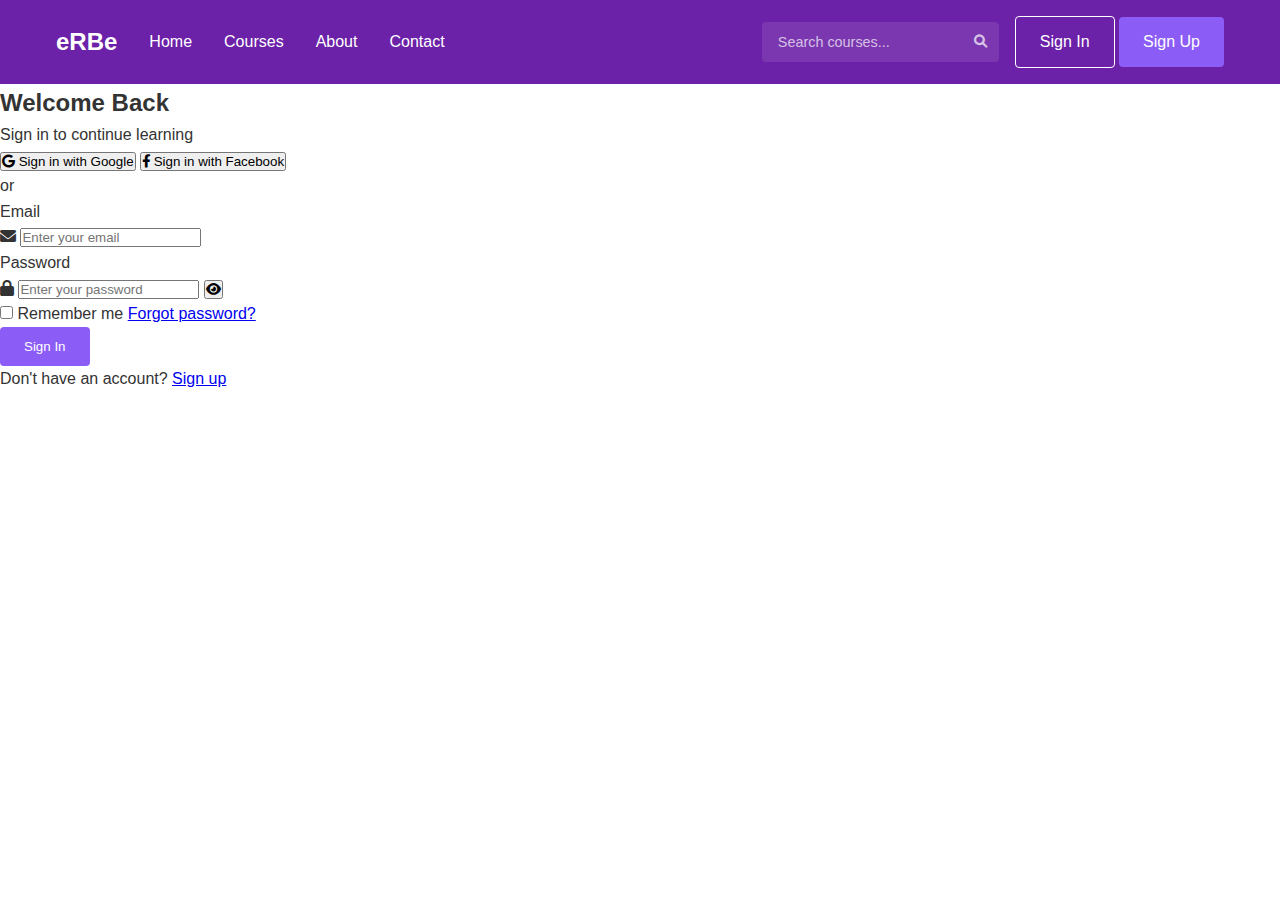
==== sign-in.html @ 5dae5b27 "version 1.0.0" ====
<!DOCTYPE html>
<html lang="en">
  <head>
    <meta charset="UTF-8" />
    <meta name="viewport" content="width=device-width, initial-scale=1.0" />
    <title>Sign In - eRBe Learning Platform</title>
    <link rel="stylesheet" href="css/styles.css" />
    <link
      rel="stylesheet"
      href="https://cdnjs.cloudflare.com/ajax/libs/font-awesome/6.0.0/css/all.min.css"
    />
    <link
      href="https://fonts.googleapis.com/css2?family=Inter:wght@400;500;600;700;800&display=swap"
      rel="stylesheet"
    />
  </head>
  <body>
    <div id="header-container"></div>

    <div class="auth-container">
      <div class="auth-card">
        <div class="auth-header">
          <h2>Welcome Back</h2>
          <p>Sign in to continue learning</p>
        </div>

        <div class="social-auth">
          <button class="social-btn google-btn">
            <i class="fab fa-google"></i>
            Sign in with Google
          </button>
          <button class="social-btn facebook-btn">
            <i class="fab fa-facebook-f"></i>
            Sign in with Facebook
          </button>
        </div>

        <div class="divider">
          <span>or</span>
        </div>

        <form class="auth-form" id="signin-form">
          <div class="form-group">
            <label for="email">Email</label>
            <div class="input-group">
              <i class="fas fa-envelope"></i>
              <input
                type="email"
                id="email"
                name="email"
                placeholder="Enter your email"
                required
              />
            </div>
          </div>

          <div class="form-group">
            <label for="password">Password</label>
            <div class="input-group">
              <i class="fas fa-lock"></i>
              <input
                type="password"
                id="password"
                name="password"
                placeholder="Enter your password"
                required
              />
              <button type="button" class="password-toggle">
                <i class="fas fa-eye"></i>
              </button>
            </div>
          </div>

          <div class="form-options">
            <label class="checkbox-container">
              <input type="checkbox" id="remember" name="remember" />
              <span class="checkmark"></span>
              Remember me
            </label>
            <a href="#" class="forgot-password">Forgot password?</a>
          </div>

          <button type="submit" class="btn btn-primary btn-block">
            Sign In
          </button>
        </form>

        <div class="auth-footer">
          <p>Don't have an account? <a href="sign-up.html">Sign up</a></p>
        </div>
      </div>
    </div>

    <script src="js/include-header.js"></script>
    <script src="js/auth.js"></script>
  </body>
</html>
---- css/styles.css ----
:root {
  --primary-color: #6b21a8;
  --secondary-color: #8b5cf6;
  --text-color: #333;
  --max-width: 1200px;
}

/* Reset and Base Styles */
* {
  margin: 0;
  padding: 0;
  box-sizing: border-box;
}

body {
  font-family: "Segoe UI", Tahoma, Geneva, Verdana, sans-serif;
  line-height: 1.6;
  color: var(--text-color);
}

/* Button Styles */
.btn {
  display: inline-block;
  padding: 0.75rem 1.5rem;
  border-radius: 4px;
  text-decoration: none;
  font-weight: 500;
  text-align: center;
  transition: all 0.3s ease;
  cursor: pointer;
  border: none;
}

.btn-primary {
  background-color: var(--secondary-color);
  color: white;
}

.btn-primary:hover {
  background-color: #7c3aed;
}

.btn-outline {
  background-color: transparent;
  color: white;
  border: 1px solid white;
}

.btn-outline:hover {
  background-color: rgba(255, 255, 255, 0.1);
}

/* Header Styles */
header {
  background-color: var(--primary-color);
  padding: 1rem 0;
  position: relative;
}

.navbar {
  display: grid;
  grid-template-columns: auto 1fr auto;
  align-items: center;
  max-width: var(--max-width);
  margin: 0 auto;
  padding: 0 1rem;
  gap: 2rem;
}

.logo a {
  color: white;
  font-size: 1.5rem;
  font-weight: bold;
  text-decoration: none;
}

.nav-links {
  display: flex;
  gap: 2rem;
  list-style: none;
  margin: 0;
  padding: 0;
}

.nav-links a {
  color: white;
  text-decoration: none;
  font-weight: 500;
  transition: opacity 0.3s ease;
}

.nav-links a:hover {
  opacity: 0.8;
}

.header-right {
  display: flex;
  align-items: center;
  gap: 1rem;
}

/* Search Container */
.search-container {
  position: relative;
}

.search-form {
  display: flex;
  align-items: center;
  background: rgba(255, 255, 255, 0.1);
  border-radius: 4px;
  padding: 0.5rem;
}

.search-input {
  border: none;
  background: none;
  padding: 0.25rem 0.5rem;
  width: 200px;
  font-size: 0.9rem;
  color: white;
  outline: none;
}

.search-input::placeholder {
  color: rgba(255, 255, 255, 0.7);
}

.search-button {
  background: none;
  border: none;
  color: white;
  padding: 0.25rem;
  cursor: pointer;
  opacity: 0.7;
  transition: opacity 0.3s ease;
}

.search-button:hover {
  opacity: 1;
}

/* Mobile Controls */
.mobile-search-trigger,
.hamburger {
  display: none;
  color: white;
  background: none;
  border: none;
  cursor: pointer;
  padding: 0.5rem;
}

/* Mobile Styles */
@media (max-width: 768px) {
  .navbar {
    grid-template-columns: 1fr;
  }

  .mobile-search-trigger,
  .hamburger {
    display: flex;
    align-items: center;
    justify-content: center;
    cursor: pointer;
    color: white;
    padding: 0.5rem;
  }

  .hamburger {
    position: absolute;
    left: 1rem;
    top: 50%;
    transform: translateY(-50%);
  }

  .logo {
    margin: 0 auto;
  }

  .mobile-search-trigger {
    position: absolute;
    right: 1rem;
    top: 50%;
    transform: translateY(-50%);
  }

  .nav-links {
    display: none;
    position: absolute;
    top: 100%;
    left: 0;
    right: 0;
    background-color: var(--primary-color);
    flex-direction: column;
    padding: 1rem;
    gap: 1rem;
    z-index: 1000;
  }

  .nav-links.active {
    display: flex;
  }

  .header-right {
    display: none;
  }

  .search-container {
    display: none;
    position: absolute;
    top: 100%;
    left: 0;
    right: 0;
    padding: 1rem;
    background-color: var(--primary-color);
    z-index: 1000;
  }

  .search-container.active {
    display: block;
  }

  .search-form {
    width: 100%;
  }

  .search-input {
    width: 100%;
  }
}

/* Hero Section */
.hero {
  background: linear-gradient(rgba(107, 33, 168, 0.9), rgba(139, 92, 246, 0.9)),
    url("../images/hero-bg.jpg");
  background-size: cover;
  background-position: center;
  color: white;
  padding: 4rem 1rem;
  text-align: center;
}

.hero-content {
  max-width: var(--max-width);
  margin: 0 auto;
}

.hero h1 {
  font-size: 3rem;
  font-weight: bold;
  margin-bottom: 1rem;
  line-height: 1.2;
}

.hero p {
  font-size: 1.25rem;
  margin-bottom: 2rem;
  opacity: 0.9;
}

.hero-buttons {
  display: flex;
  gap: 1rem;
  justify-content: center;
}

/* Responsive Hero */
@media (max-width: 768px) {
  .hero {
    padding: 3rem 1rem;
  }

  .hero h1 {
    font-size: 2.25rem;
  }

  .hero p {
    font-size: 1.1rem;
  }

  .hero-buttons {
    flex-direction: column;
    gap: 0.75rem;
    max-width: 300px;
    margin: 0 auto;
  }
}

/* Courses Section */
.courses-grid {
  padding: 4rem 1rem;
  background-color: #f9fafb;
}

.section-header {
  text-align: center;
  max-width: 800px;
  margin: 0 auto 3rem;
}

.section-header h2 {
  font-size: 2.5rem;
  color: var(--primary-color);
  margin-bottom: 1rem;
}

.section-header p {
  font-size: 1.1rem;
  color: #666;
}

.course-grid {
  display: grid;
  grid-template-columns: repeat(auto-fit, minmax(300px, 1fr));
  gap: 2rem;
  max-width: var(--max-width);
  margin: 0 auto;
}

.course-card {
  background: white;
  border-radius: 8px;
  overflow: hidden;
  box-shadow: 0 2px 4px rgba(0, 0, 0, 0.1);
  transition: transform 0.3s ease, box-shadow 0.3s ease;
}

.course-card:hover {
  transform: translateY(-5px);
  box-shadow: 0 4px 8px rgba(0, 0, 0, 0.15);
}

.course-card img {
  width: 100%;
  height: 200px;
  object-fit: cover;
}

.course-content {
  padding: 1.5rem;
}

.course-content h3 {
  font-size: 1.25rem;
  color: var(--text-color);
  margin-bottom: 0.75rem;
}

.course-content p {
  color: #666;
  margin-bottom: 1.5rem;
  line-height: 1.5;
}

.course-meta {
  display: flex;
  justify-content: space-between;
  margin-bottom: 1.5rem;
  font-size: 0.9rem;
  color: #666;
}

.course-meta span {
  display: flex;
  align-items: center;
  gap: 0.5rem;
}

.course-meta i {
  color: var(--primary-color);
}

.view-all {
  text-align: center;
  margin-top: 3rem;
}

.view-all .btn-outline {
  color: var(--primary-color);
  border-color: var(--primary-color);
}

.view-all .btn-outline:hover {
  background-color: var(--primary-color);
  color: white;
}

/* Responsive Courses */
@media (max-width: 768px) {
  .courses-grid {
    padding: 3rem 1rem;
  }

  .section-header h2 {
    font-size: 2rem;
  }

  .course-grid {
    grid-template-columns: 1fr;
    gap: 1.5rem;
  }

  .course-card img {
    height: 180px;
  }
}

/* Features Section */
.features {
  padding: 4rem 1rem;
  background-color: white;
}

.features .section-header {
  margin-bottom: 4rem;
}

.features-grid {
  display: grid;
  grid-template-columns: repeat(auto-fit, minmax(250px, 1fr));
  gap: 2rem;
  max-width: var(--max-width);
  margin: 0 auto;
}

.feature-card {
  text-align: center;
  padding: 2rem;
  background: #f9fafb;
  border-radius: 8px;
  transition: transform 0.3s ease;
}

.feature-card:hover {
  transform: translateY(-5px);
}

.feature-card i {
  font-size: 2.5rem;
  color: var(--primary-color);
  margin-bottom: 1.5rem;
}

.feature-card h3 {
  font-size: 1.25rem;
  color: var(--text-color);
  margin-bottom: 1rem;
}

.feature-card p {
  color: #666;
  line-height: 1.5;
}

/* Call to Action Section */
.cta {
  background: linear-gradient(rgba(107, 33, 168, 0.9), rgba(139, 92, 246, 0.9)),
    url("../images/cta-bg.jpg");
  background-size: cover;
  background-position: center;
  color: white;
  padding: 4rem 1rem;
  text-align: center;
}

.cta-content {
  max-width: 800px;
  margin: 0 auto;
}

.cta h2 {
  font-size: 2.5rem;
  margin-bottom: 1rem;
}

.cta p {
  font-size: 1.1rem;
  margin-bottom: 2rem;
  opacity: 0.9;
}

/* Responsive Features */
@media (max-width: 768px) {
  .features {
    padding: 3rem 1rem;
  }

  .features .section-header {
    margin-bottom: 3rem;
  }

  .features-grid {
    grid-template-columns: 1fr;
    gap: 1.5rem;
  }

  .feature-card {
    padding: 1.5rem;
  }

  .feature-card i {
    font-size: 2rem;
    margin-bottom: 1rem;
  }

  .cta {
    padding: 3rem 1rem;
  }

  .cta h2 {
    font-size: 2rem;
  }
}

/* Footer Styles */
footer {
  background-color: #1f2937;
  color: white;
  padding-top: 4rem;
}

.footer-content {
  display: grid;
  grid-template-columns: repeat(auto-fit, minmax(250px, 1fr));
  gap: 3rem;
  max-width: var(--max-width);
  margin: 0 auto;
  padding: 0 1rem 3rem;
}

.footer-section h3 {
  font-size: 1.25rem;
  margin-bottom: 1.5rem;
  color: white;
}

.footer-section p {
  color: #9ca3af;
  margin-bottom: 1rem;
  line-height: 1.5;
}

.footer-section ul {
  list-style: none;
}

.footer-section ul li {
  margin-bottom: 0.75rem;
}

.footer-section ul a {
  color: #9ca3af;
  text-decoration: none;
  transition: color 0.3s ease;
}

.footer-section ul a:hover {
  color: white;
}

.contact-info p {
  display: flex;
  align-items: center;
  gap: 0.5rem;
  margin-bottom: 1rem;
}

.contact-info i {
  color: var(--secondary-color);
}

.footer-bottom {
  background-color: #111827;
  padding: 1.5rem 1rem;
  text-align: center;
}

.footer-bottom p {
  color: #9ca3af;
  margin-bottom: 1rem;
}

.footer-links {
  display: flex;
  justify-content: center;
  gap: 2rem;
}

.footer-links a {
  color: #9ca3af;
  text-decoration: none;
  font-size: 0.9rem;
  transition: color 0.3s ease;
}

.footer-links a:hover {
  color: white;
}

/* Responsive Footer */
@media (max-width: 768px) {
  footer {
    padding-top: 3rem;
  }

  .footer-content {
    grid-template-columns: 1fr;
    gap: 2rem;
    padding: 0 1rem 2rem;
  }

  .footer-section {
    text-align: center;
  }

  .contact-info p {
    justify-content: center;
  }

  .footer-links {
    flex-direction: column;
    gap: 1rem;
  }
}

/* Courses Page Styles */
.courses-hero {
  background: linear-gradient(rgba(107, 33, 168, 0.9), rgba(139, 92, 246, 0.9)),
    url("../images/courses-hero.jpg");
  background-size: cover;
  background-position: center;
  color: white;
  padding: 3rem 1rem;
  text-align: center;
  margin-bottom: 2rem;
}

.courses-hero .hero-content {
  max-width: var(--max-width);
  margin: 0 auto;
}

.courses-hero h1 {
  font-size: 2.5rem;
  font-weight: bold;
  margin-bottom: 1rem;
  line-height: 1.2;
}

.courses-hero p {
  font-size: 1.1rem;
  opacity: 0.9;
  max-width: 600px;
  margin: 0 auto;
}

.filters-section {
  background-color: white;
  padding: 2rem 1rem;
  margin-bottom: 2rem;
  box-shadow: 0 1px 3px rgba(0, 0, 0, 0.1);
}

.filters-container {
  display: grid;
  grid-template-columns: repeat(auto-fit, minmax(200px, 1fr));
  gap: 1.5rem;
  max-width: var(--max-width);
  margin: 0 auto;
}

.filter-group {
  display: flex;
  flex-direction: column;
  gap: 0.5rem;
}

.filter-group label {
  font-weight: 500;
  color: var(--text-color);
}

.filter-group select {
  padding: 0.75rem;
  border: 1px solid #e5e7eb;
  border-radius: 4px;
  background-color: white;
  color: var(--text-color);
  font-size: 1rem;
  cursor: pointer;
  transition: border-color 0.3s ease;
}

.filter-group select:hover {
  border-color: var(--primary-color);
}

.filter-group select:focus {
  outline: none;
  border-color: var(--primary-color);
  box-shadow: 0 0 0 2px rgba(107, 33, 168, 0.1);
}

/* Responsive Courses Page */
@media (max-width: 768px) {
  .courses-hero {
    padding: 2rem 1rem;
  }

  .courses-hero h1 {
    font-size: 2rem;
  }

  .courses-hero p {
    font-size: 1rem;
  }

  .filters-section {
    padding: 1.5rem 1rem;
  }

  .filters-container {
    grid-template-columns: 1fr;
    gap: 1rem;
  }

  .filter-group select {
    width: 100%;
  }
}

/* Pagination Styles */
.pagination {
  display: flex;
  align-items: center;
  justify-content: center;
  gap: 1rem;
  margin-top: 3rem;
}

.page-numbers {
  display: flex;
  align-items: center;
  gap: 0.5rem;
}

.page-numbers a {
  display: flex;
  align-items: center;
  justify-content: center;
  width: 40px;
  height: 40px;
  border-radius: 4px;
  color: var(--text-color);
  text-decoration: none;
  font-weight: 500;
  transition: all 0.3s ease;
}

.page-numbers a:hover {
  background-color: #f3f4f6;
  color: var(--primary-color);
}

.page-numbers a.active {
  background-color: var(--primary-color);
  color: white;
}

.pagination .btn-outline {
  color: var(--text-color);
  border-color: #e5e7eb;
  padding: 0.5rem 1rem;
  display: flex;
  align-items: center;
  gap: 0.5rem;
}

.pagination .btn-outline:hover {
  background-color: #f3f4f6;
  color: var(--primary-color);
  border-color: var(--primary-color);
}

.pagination .btn-outline i {
  font-size: 0.9rem;
}

/* Responsive Pagination */
@media (max-width: 576px) {
  .pagination {
    flex-direction: column;
    gap: 1rem;
  }

  .page-numbers {
    order: -1;
  }

  .pagination .btn-outline {
    width: 100%;
    justify-content: center;
  }
}
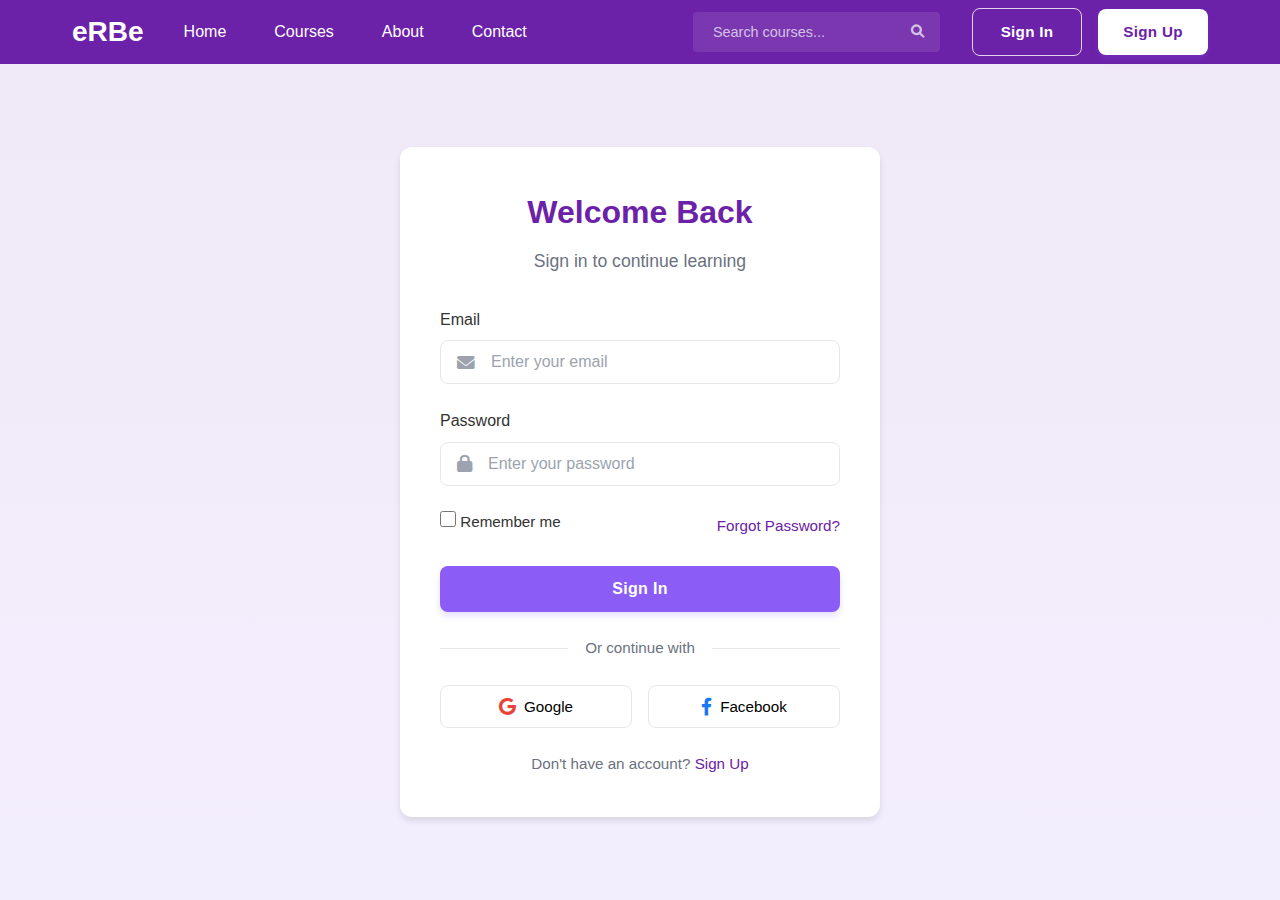
==== commit c68b2142: "Refactor authentication pages with updated styles and structure. Changed titles, improved header ele" ====
--- a/sign-in.html
+++ b/sign-in.html
@@ -3,7 +3,7 @@
   <head>
     <meta charset="UTF-8" />
     <meta name="viewport" content="width=device-width, initial-scale=1.0" />
-    <title>Sign In - eRBe Learning Platform</title>
+    <title>Sign In - eRBe</title>
     <link rel="stylesheet" href="css/styles.css" />
     <link
       rel="stylesheet"
@@ -18,28 +18,13 @@
     <div id="header-container"></div>
 
     <div class="auth-container">
-      <div class="auth-card">
+      <div class="auth-box">
         <div class="auth-header">
-          <h2>Welcome Back</h2>
+          <h1>Welcome Back</h1>
           <p>Sign in to continue learning</p>
         </div>
 
-        <div class="social-auth">
-          <button class="social-btn google-btn">
-            <i class="fab fa-google"></i>
-            Sign in with Google
-          </button>
-          <button class="social-btn facebook-btn">
-            <i class="fab fa-facebook-f"></i>
-            Sign in with Facebook
-          </button>
-        </div>
-
-        <div class="divider">
-          <span>or</span>
-        </div>
-
-        <form class="auth-form" id="signin-form">
+        <form class="auth-form">
           <div class="form-group">
             <label for="email">Email</label>
             <div class="input-group">
@@ -47,7 +32,6 @@
               <input
                 type="email"
                 id="email"
-                name="email"
                 placeholder="Enter your email"
                 required
               />
@@ -61,37 +45,45 @@
               <input
                 type="password"
                 id="password"
-                name="password"
                 placeholder="Enter your password"
                 required
               />
-              <button type="button" class="password-toggle">
-                <i class="fas fa-eye"></i>
-              </button>
             </div>
           </div>
 
           <div class="form-options">
             <label class="checkbox-container">
-              <input type="checkbox" id="remember" name="remember" />
+              <input type="checkbox" id="remember" />
               <span class="checkmark"></span>
               Remember me
             </label>
-            <a href="#" class="forgot-password">Forgot password?</a>
+            <a href="#" class="forgot-password">Forgot Password?</a>
           </div>
 
           <button type="submit" class="btn btn-primary btn-block">
             Sign In
           </button>
+
+          <div class="auth-divider">Or continue with</div>
+
+          <div class="social-buttons">
+            <button type="button" class="btn-social btn-google">
+              <i class="fab fa-google"></i>
+              Google
+            </button>
+            <button type="button" class="btn-social btn-facebook">
+              <i class="fab fa-facebook-f"></i>
+              Facebook
+            </button>
+          </div>
+
+          <p class="auth-footer">
+            Don't have an account? <a href="sign-up.html">Sign Up</a>
+          </p>
         </form>
-
-        <div class="auth-footer">
-          <p>Don't have an account? <a href="sign-up.html">Sign up</a></p>
-        </div>
       </div>
     </div>
 
     <script src="js/include-header.js"></script>
-    <script src="js/auth.js"></script>
   </body>
 </html>
--- a/css/styles.css
+++ b/css/styles.css
@@ -20,40 +20,50 @@
 
 /* Button Styles */
 .btn {
-  display: inline-block;
-  padding: 0.75rem 1.5rem;
-  border-radius: 4px;
+  display: inline-flex;
+  align-items: center;
+  justify-content: center;
+  padding: 0.75rem 1.75rem;
+  border-radius: 8px;
   text-decoration: none;
-  font-weight: 500;
+  font-weight: 600;
   text-align: center;
   transition: all 0.3s ease;
   cursor: pointer;
   border: none;
+  font-size: 0.95rem;
+  letter-spacing: 0.3px;
 }
 
 .btn-primary {
   background-color: var(--secondary-color);
   color: white;
+  box-shadow: 0 4px 6px rgba(139, 92, 246, 0.2);
 }
 
 .btn-primary:hover {
   background-color: #7c3aed;
+  transform: translateY(-2px);
+  box-shadow: 0 6px 8px rgba(139, 92, 246, 0.25);
 }
 
 .btn-outline {
   background-color: transparent;
   color: white;
-  border: 1px solid white;
+  border: 2px solid rgba(255, 255, 255, 0.8);
+  padding: calc(0.75rem - 1px) calc(1.75rem - 1px);
 }
 
 .btn-outline:hover {
-  background-color: rgba(255, 255, 255, 0.1);
+  background-color: rgba(255, 255, 255, 0.15);
+  border-color: white;
+  transform: translateY(-2px);
 }
 
 /* Header Styles */
 header {
   background-color: var(--primary-color);
-  padding: 1rem 0;
+  padding: 0;
   position: relative;
 }
 
@@ -63,23 +73,31 @@
   align-items: center;
   max-width: var(--max-width);
   margin: 0 auto;
-  padding: 0 1rem;
+  padding: 0 2rem;
   gap: 2rem;
+  height: 64px;
+}
+
+.logo {
+  display: flex;
+  align-items: center;
 }
 
 .logo a {
   color: white;
-  font-size: 1.5rem;
-  font-weight: bold;
+  font-size: 1.75rem;
+  font-weight: 700;
   text-decoration: none;
 }
 
 .nav-links {
   display: flex;
+  align-items: center;
   gap: 2rem;
   list-style: none;
   margin: 0;
   padding: 0;
+  height: 100%;
 }
 
 .nav-links a {
@@ -87,6 +105,10 @@
   text-decoration: none;
   font-weight: 500;
   transition: opacity 0.3s ease;
+  display: flex;
+  align-items: center;
+  height: 100%;
+  padding: 0 0.5rem;
 }
 
 .nav-links a:hover {
@@ -96,68 +118,60 @@
 .header-right {
   display: flex;
   align-items: center;
+  gap: 2rem;
+  height: 100%;
+}
+
+/* Auth Buttons */
+.auth-buttons {
+  display: flex;
+  align-items: center;
   gap: 1rem;
 }
 
-/* Search Container */
-.search-container {
-  position: relative;
-}
-
-.search-form {
-  display: flex;
-  align-items: center;
-  background: rgba(255, 255, 255, 0.1);
-  border-radius: 4px;
-  padding: 0.5rem;
-}
-
-.search-input {
-  border: none;
-  background: none;
-  padding: 0.25rem 0.5rem;
-  width: 200px;
-  font-size: 0.9rem;
-  color: white;
-  outline: none;
-}
-
-.search-input::placeholder {
-  color: rgba(255, 255, 255, 0.7);
-}
-
-.search-button {
-  background: none;
-  border: none;
-  color: white;
-  padding: 0.25rem;
-  cursor: pointer;
-  opacity: 0.7;
-  transition: opacity 0.3s ease;
-}
-
-.search-button:hover {
-  opacity: 1;
-}
-
-/* Mobile Controls */
-.mobile-search-trigger,
-.hamburger {
-  display: none;
-  color: white;
-  background: none;
-  border: none;
-  cursor: pointer;
-  padding: 0.5rem;
+.auth-buttons .btn {
+  white-space: nowrap;
+  min-width: 110px;
+  text-align: center;
+}
+
+/* Desktop Auth Button Styles */
+@media (min-width: 1025px) {
+  .auth-buttons .btn {
+    padding: 0.7rem 1.5rem;
+    font-weight: 600;
+  }
+
+  .auth-buttons .btn-primary {
+    background-color: white;
+    color: var(--primary-color);
+  }
+
+  .auth-buttons .btn-primary:hover {
+    background-color: #f8f9fa;
+    color: var(--primary-color);
+  }
+
+  .auth-buttons .btn-outline {
+    border-width: 1.5px;
+  }
 }
 
 /* Mobile Styles */
-@media (max-width: 768px) {
+@media (max-width: 1024px) {
   .navbar {
-    grid-template-columns: 1fr;
-  }
-
-  .mobile-search-trigger,
+    grid-template-columns: auto 1fr auto;
+    padding: 0 1rem;
+    height: 56px;
+  }
+
+  .logo {
+    position: absolute;
+    left: 50%;
+    transform: translateX(-50%);
+    z-index: 1;
+  }
+
   .hamburger {
     display: flex;
     align-items: center;
@@ -165,68 +179,275 @@
     cursor: pointer;
     color: white;
     padding: 0.5rem;
-  }
-
-  .hamburger {
-    position: absolute;
-    left: 1rem;
-    top: 50%;
-    transform: translateY(-50%);
-  }
-
-  .logo {
-    margin: 0 auto;
+    font-size: 1.25rem;
   }
 
   .mobile-search-trigger {
+    display: flex;
+    align-items: center;
+    justify-content: center;
+    cursor: pointer;
+    color: white;
+    padding: 0.5rem;
+    font-size: 1.25rem;
+    margin-left: auto;
     position: absolute;
     right: 1rem;
-    top: 50%;
-    transform: translateY(-50%);
   }
 
   .nav-links {
     display: none;
-    position: absolute;
-    top: 100%;
+    position: fixed;
+    top: 0;
     left: 0;
-    right: 0;
+    height: 100vh;
+    width: 300px;
     background-color: var(--primary-color);
     flex-direction: column;
-    padding: 1rem;
-    gap: 1rem;
+    padding: 0;
     z-index: 1000;
+    box-shadow: 4px 0 8px rgba(0, 0, 0, 0.1);
+    overflow-y: auto;
   }
 
   .nav-links.active {
     display: flex;
   }
 
+  .nav-links > li {
+    width: 100%;
+  }
+
+  .nav-links > li > a {
+    padding: 1rem 2rem;
+    width: 100%;
+    height: auto;
+    font-size: 1rem;
+    font-weight: 500;
+  }
+
+  .mobile-menu-header {
+    display: flex;
+    align-items: center;
+    justify-content: space-between;
+    padding: 1rem 1.5rem;
+    border-bottom: 1px solid rgba(255, 255, 255, 0.1);
+    width: 100%;
+  }
+
+  .mobile-menu-header .logo {
+    margin: 0;
+    padding: 0;
+    font-size: 1.5rem;
+    font-weight: 700;
+    color: white;
+    text-decoration: none;
+  }
+
+  .mobile-menu-close {
+    background: none;
+    border: none;
+    color: white;
+    font-size: 1.5rem;
+    cursor: pointer;
+    padding: 0.5rem;
+    display: flex;
+    align-items: center;
+    justify-content: center;
+    transition: opacity 0.3s ease;
+  }
+
+  .mobile-menu-close:hover {
+    opacity: 0.8;
+  }
+
+  .mobile-auth-buttons {
+    display: flex;
+    flex-direction: column;
+    gap: 0.75rem;
+    padding: 1.5rem 2rem;
+    border-top: 1px solid rgba(255, 255, 255, 0.1);
+    margin-top: auto;
+    background-color: rgba(255, 255, 255, 0.05);
+    width: 100%;
+  }
+
+  .mobile-auth-buttons .btn {
+    width: 100%;
+    justify-content: center;
+    font-size: 1rem;
+    padding: 0.85rem;
+    border-radius: 6px;
+    font-weight: 600;
+  }
+
+  .mobile-auth-buttons .btn-outline {
+    background-color: transparent;
+    color: white;
+    border: 1.5px solid rgba(255, 255, 255, 0.5);
+  }
+
+  .mobile-auth-buttons .btn-outline:hover {
+    background-color: rgba(255, 255, 255, 0.1);
+    border-color: white;
+  }
+
+  .mobile-auth-buttons .btn-primary {
+    background-color: white;
+    color: var(--primary-color);
+    border: none;
+    box-shadow: none;
+  }
+
+  .mobile-auth-buttons .btn-primary:hover {
+    background-color: rgba(255, 255, 255, 0.95);
+  }
+
   .header-right {
     display: none;
   }
-
-  .search-container {
+}
+
+/* Desktop Styles */
+@media (min-width: 1025px) {
+  .mobile-menu-header,
+  .mobile-auth-buttons,
+  .mobile-search-trigger,
+  .hamburger {
     display: none;
+  }
+
+  .nav-links {
+    justify-content: flex-start;
+  }
+
+  .header-right {
+    justify-content: flex-end;
+    margin-left: auto;
+  }
+}
+
+/* Search Container */
+.search-container {
+  position: relative;
+}
+
+.search-form {
+  display: flex;
+  align-items: center;
+  background: rgba(255, 255, 255, 0.1);
+  border-radius: 4px;
+  padding: 0.5rem 0.75rem;
+  min-width: 240px;
+}
+
+.search-input {
+  border: none;
+  background: none;
+  padding: 0.25rem 0.5rem;
+  width: 100%;
+  font-size: 0.9rem;
+  color: white;
+  outline: none;
+}
+
+.search-input::placeholder {
+  color: rgba(255, 255, 255, 0.7);
+}
+
+.search-button {
+  background: none;
+  border: none;
+  color: white;
+  padding: 0.25rem;
+  cursor: pointer;
+  opacity: 0.7;
+  transition: opacity 0.3s ease;
+  display: flex;
+  align-items: center;
+  justify-content: center;
+}
+
+.search-button:hover {
+  opacity: 1;
+}
+
+/* Full screen search overlay - Only for mobile */
+@media (max-width: 1024px) {
+  .search-overlay {
+    position: fixed;
+    top: 0;
+    left: 0;
+    width: 100%;
+    height: 100%;
+    background: white;
+    z-index: 1000;
+    display: none;
+    padding: 1rem;
+  }
+
+  .search-overlay.active {
+    display: block;
+  }
+
+  .search-overlay .search-form {
+    max-width: var(--max-width);
+    margin: 0 auto;
+    background: white;
+    border-bottom: 1px solid #e5e7eb;
+    border-radius: 0;
+    padding: 1rem 0;
+    position: relative;
+  }
+
+  .search-overlay .search-input {
+    width: 100%;
+    font-size: 1.1rem;
+    color: var(--text-color);
+    padding: 0.5rem 2.5rem;
+  }
+
+  .search-overlay .search-input::placeholder {
+    color: #9ca3af;
+  }
+
+  .search-overlay .search-button {
     position: absolute;
-    top: 100%;
     left: 0;
+    color: #6b7280;
+  }
+
+  .search-overlay .search-close {
+    position: absolute;
     right: 0;
-    padding: 1rem;
-    background-color: var(--primary-color);
-    z-index: 1000;
-  }
-
-  .search-container.active {
-    display: block;
-  }
-
+    background: none;
+    border: none;
+    color: #6b7280;
+    cursor: pointer;
+    padding: 0.5rem;
+    display: flex;
+    align-items: center;
+    justify-content: center;
+  }
+
+  .search-overlay .search-close:hover {
+    color: var(--text-color);
+  }
+}
+
+/* Desktop search hover effect */
+@media (min-width: 1025px) {
   .search-form {
-    width: 100%;
-  }
-
-  .search-input {
-    width: 100%;
+    transition: background-color 0.3s ease;
+  }
+
+  .search-form:hover,
+  .search-form:focus-within {
+    background: rgba(255, 255, 255, 0.2);
+  }
+
+  .search-overlay {
+    display: none !important;
   }
 }
 
@@ -803,3 +1024,250 @@
     justify-content: center;
   }
 }
+
+/* Auth Pages */
+.auth-container {
+  min-height: calc(100vh - 64px);
+  display: flex;
+  align-items: center;
+  justify-content: center;
+  padding: 2rem 1rem;
+  background: linear-gradient(rgba(107, 33, 168, 0.1), rgba(139, 92, 246, 0.1));
+}
+
+.auth-box {
+  background: white;
+  border-radius: 12px;
+  box-shadow: 0 4px 6px rgba(0, 0, 0, 0.1);
+  padding: 2.5rem;
+  width: 100%;
+  max-width: 480px;
+}
+
+.auth-header {
+  text-align: center;
+  margin-bottom: 2rem;
+}
+
+.auth-header h1 {
+  color: var(--primary-color);
+  font-size: 2rem;
+  font-weight: 700;
+  margin-bottom: 0.5rem;
+}
+
+.auth-header p {
+  color: #6b7280;
+  font-size: 1.1rem;
+}
+
+.auth-form .form-group {
+  margin-bottom: 1.5rem;
+}
+
+.auth-form label {
+  display: block;
+  margin-bottom: 0.5rem;
+  font-weight: 500;
+  color: var(--text-color);
+}
+
+.auth-form .input-group {
+  position: relative;
+  display: flex;
+  align-items: center;
+  border: 1px solid #e5e7eb;
+  border-radius: 8px;
+  transition: all 0.3s ease;
+}
+
+.auth-form .input-group:focus-within {
+  border-color: var(--primary-color);
+  box-shadow: 0 0 0 2px rgba(107, 33, 168, 0.1);
+}
+
+.auth-form .input-group i {
+  color: #9ca3af;
+  font-size: 1.1rem;
+  padding: 0.75rem 1rem;
+  transition: color 0.3s ease;
+}
+
+.auth-form .input-group:focus-within i {
+  color: var(--primary-color);
+}
+
+.auth-form input {
+  width: 100%;
+  padding: 0.75rem 1rem 0.75rem 0;
+  border: none;
+  background: none;
+  font-size: 1rem;
+  color: var(--text-color);
+  outline: none;
+}
+
+.auth-form input::placeholder {
+  color: #9ca3af;
+}
+
+.form-options {
+  display: flex;
+  align-items: center;
+  justify-content: space-between;
+  margin-bottom: 1.5rem;
+  flex-wrap: wrap;
+  gap: 1rem;
+}
+
+.checkbox-container {
+  display: flex;
+  align-items: center;
+  gap: 0.5rem;
+  cursor: pointer;
+  font-size: 0.95rem;
+  color: #4b5563;
+}
+
+.checkbox-container input[type="checkbox"] {
+  width: 1rem;
+  height: 1rem;
+  margin: 0;
+}
+
+.forgot-password {
+  color: var(--primary-color);
+  text-decoration: none;
+  font-size: 0.95rem;
+  font-weight: 500;
+  transition: opacity 0.3s ease;
+}
+
+.forgot-password:hover {
+  opacity: 0.8;
+}
+
+.btn-block {
+  width: 100%;
+  padding: 0.875rem;
+  font-size: 1rem;
+}
+
+.auth-divider {
+  position: relative;
+  text-align: center;
+  margin: 1.5rem 0;
+  color: #6b7280;
+  font-size: 0.95rem;
+}
+
+.auth-divider::before,
+.auth-divider::after {
+  content: "";
+  position: absolute;
+  top: 50%;
+  width: calc(50% - 4.5rem);
+  height: 1px;
+  background-color: #e5e7eb;
+}
+
+.auth-divider::before {
+  left: 0;
+}
+
+.auth-divider::after {
+  right: 0;
+}
+
+.auth-divider span {
+  background-color: white;
+  padding: 0 1rem;
+  position: relative;
+  z-index: 1;
+}
+
+.social-buttons {
+  display: grid;
+  grid-template-columns: 1fr 1fr;
+  gap: 1rem;
+  margin-bottom: 1.5rem;
+}
+
+.btn-social {
+  display: flex;
+  align-items: center;
+  justify-content: center;
+  background-color: white;
+  border: 1px solid #e5e7eb;
+  color: #4b5563;
+  font-size: 0.95rem;
+  padding: 0.75rem;
+  border-radius: 8px;
+  transition: all 0.2s ease;
+}
+
+.btn-social:hover {
+  background-color: #f9fafb;
+  border-color: #d1d5db;
+}
+
+.btn-social i {
+  margin-right: 0.5rem;
+  font-size: 1.1rem;
+}
+
+.btn-google {
+  color: #000;
+  font-weight: 500;
+}
+
+.btn-google i {
+  color: #ea4335;
+}
+
+.btn-facebook {
+  color: #000;
+  font-weight: 500;
+}
+
+.btn-facebook i {
+  color: #1877f2;
+}
+
+.auth-footer {
+  text-align: center;
+  color: #6b7280;
+  font-size: 0.95rem;
+}
+
+.auth-footer a {
+  color: var(--primary-color);
+  text-decoration: none;
+  font-weight: 500;
+  transition: opacity 0.3s ease;
+}
+
+.auth-footer a:hover {
+  opacity: 0.8;
+}
+
+/* Responsive Auth Pages */
+@media (max-width: 576px) {
+  .auth-box {
+    padding: 2rem 1.5rem;
+  }
+
+  .auth-header h1 {
+    font-size: 1.75rem;
+  }
+
+  .social-buttons {
+    grid-template-columns: 1fr;
+  }
+
+  .form-options {
+    flex-direction: column;
+    align-items: flex-start;
+    gap: 1rem;
+  }
+}
